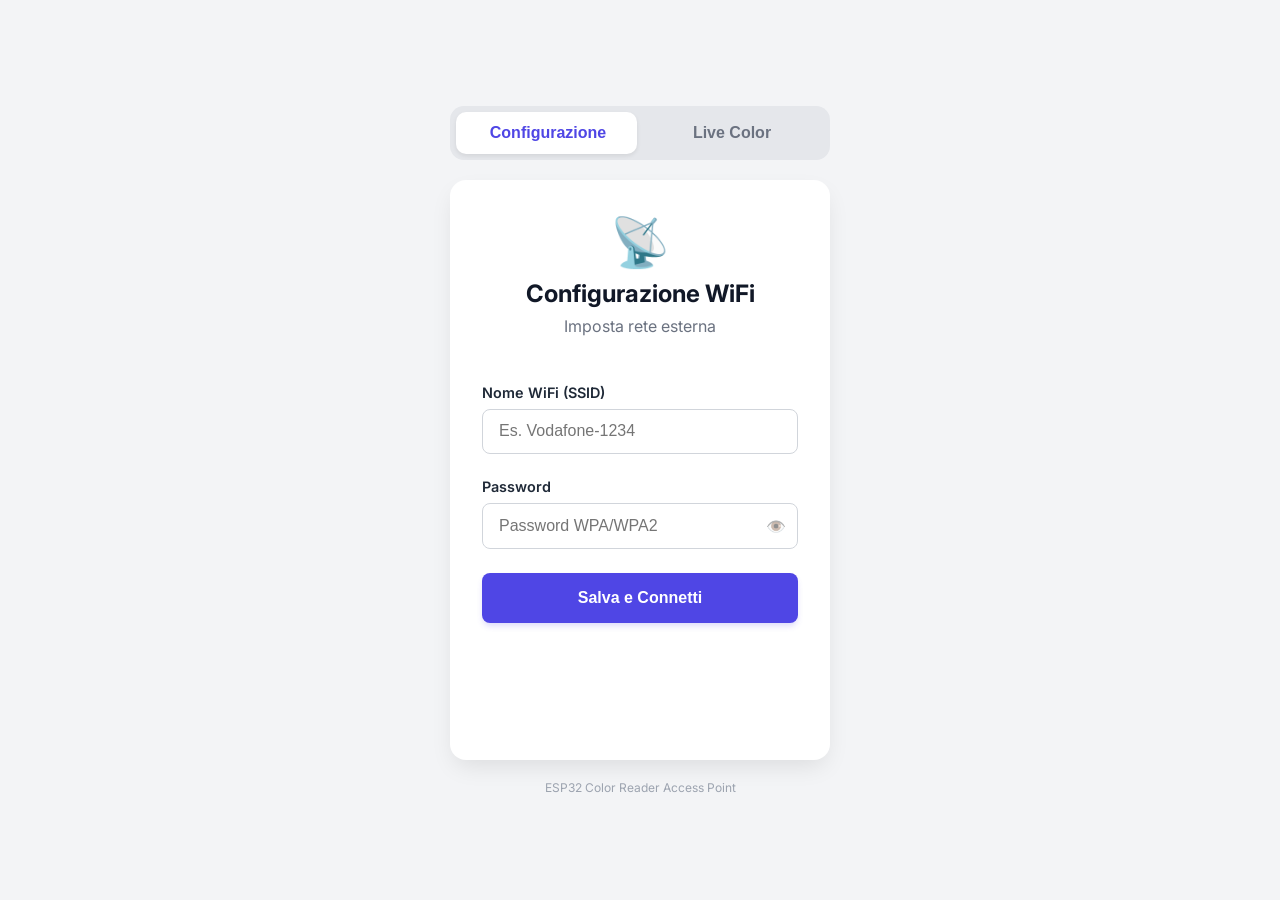
==== data/esp32_webapp/index.html @ c058378b "Initial commit after platformIO refactoring" ====
<!DOCTYPE html>
<html lang="it">
<head>
    <meta charset="UTF-8">
    <!-- Viewport ottimizzato per bloccare lo zoom out -->
    <meta name="viewport" content="width=device-width, initial-scale=1.0, maximum-scale=1.0, user-scalable=no, viewport-fit=cover">
    <title>Color Reader Access Point</title>
    
    <!-- TRUCCO CACHE: ?v=2 costringe il browser a scaricare il nuovo stile -->
    <link rel="stylesheet" href="style.css?v=2">
    <link href="https://fonts.googleapis.com/css2?family=Inter:wght@400;600&display=swap" rel="stylesheet">
</head>
<body>
    <div class="main-container">
        
        <!-- NAVIGAZIONE TAB -->
        <div class="tabs" data-active="config">
            <div class="glider"></div>
            <button class="tab-btn active" onclick="openTab('config')">Configurazione</button>
            <button class="tab-btn" onclick="openTab('color')">Live Color</button>
        </div>

        <div class="card">
            
            <!-- SCHEDA 1: CONFIGURAZIONE -->
            <div id="tab-config" class="tab-content">
                <div class="header">
                    <div class="icon">📡</div>
                    <h1>Configurazione WiFi</h1>
                    <p>Imposta rete esterna</p>
                </div>
                
                <form id="wifiForm" onsubmit="return false;">
                    <div class="input-group">
                        <label for="ssid">Nome WiFi (SSID)</label>
                        <input type="text" id="ssid" placeholder="Es. Vodafone-1234" required>
                    </div>

                    <div class="input-group">
                        <label for="psw">Password</label>
                        <div class="input-wrapper">
                            <input type="password" id="psw" placeholder="Password WPA/WPA2" required>
                            <span class="toggle-psw" onclick="togglePassword()">👁️</span>
                        </div>
                    </div>

                    <div class="btn-container">
                        <button id="saveBtn" type="button">Salva e Connetti</button>
                    </div>
                </form>

                <div id="status-box" class="hidden">
                    <p id="status-text"></p>
                    <div class="loader" id="loader"></div>
                </div>
            </div>

            <!-- SCHEDA 2: COLORE -->
            <div id="tab-color" class="tab-content" style="display:none;">
                <div class="header">
                    <div class="icon">🎨</div>
                    <h1>Rilevatore Colore</h1>
                    <p>Lettura in tempo reale</p>
                </div>

                <div class="color-display-container">
                    <div id="color-box" class="color-box"></div>
                    <div class="rgb-values">
                        <div class="rgb-row"><span class="lbl">R:</span> <span id="val-r">--</span></div>
                        <div class="rgb-row"><span class="lbl">G:</span> <span id="val-g">--</span></div>
                        <div class="rgb-row"><span class="lbl">B:</span> <span id="val-b">--</span></div>
                    </div>
                </div>

                <div class="color-name-box">
                    <h2 id="color-name">In attesa...</h2>
                </div>
            </div>

        </div> <!-- Fine Card -->

        <div class="footer">
           ESP32 Color Reader Access Point
        </div>
    </div>
    
    <!-- TRUCCO CACHE anche qui -->
    <script src="script.js?v=2"></script>
</body>
</html>
---- data/esp32_webapp/style.css ----
:root {
    --primary: #4f46e5;
    --primary-hover: #4338ca;
    --bg-color: #f3f4f6;
    --text-color: #1f2937;
    --card-bg: #ffffff;
    --border-color: #d1d5db;
}

* { box-sizing: border-box; }

body {
    font-family: 'Inter', sans-serif;
    background-color: var(--bg-color);
    margin: 0;
    display: flex;
    justify-content: center;
    align-items: center;
    min-height: 100vh;
    color: var(--text-color);
    -webkit-user-select: none;
    -moz-user-select: none;
    user-select: none;
    cursor: default;
    touch-action: manipulation;
}

.main-container {
    width: 100%;
    padding: 20px;
    display: flex;
    flex-direction: column;
    align-items: center;
}

/* --- TABS --- */
.tabs {
    display: flex;
    width: 380px;
    margin-bottom: 20px;
    background: #e5e7eb;
    border-radius: 14px;
    padding: 6px;
    position: relative;
}

.glider {
    position: absolute; top: 6px; bottom: 6px; left: 6px;
    width: calc(50% - 9px); background: white; border-radius: 10px;
    box-shadow: 0 2px 4px rgba(0,0,0,0.08);
    transition: transform 0.3s cubic-bezier(0.4, 0.0, 0.2, 1); z-index: 1;
}

.tabs[data-active="config"] .glider { transform: translateX(0%); }
.tabs[data-active="color"] .glider { transform: translateX(calc(100% + 6px)); }

.tab-btn {
    flex: 1; padding: 12px; border: none; background: transparent; cursor: pointer;
    border-radius: 10px; font-weight: 600; color: #6b7280; font-size: 1rem;
    position: relative; z-index: 2; transition: color 0.3s;
    -webkit-tap-highlight-color: transparent; outline: none;
}
.tab-btn.active { color: var(--primary); }

/* --- CARD DESKTOP --- */
.card {
    background: var(--card-bg);
    width: 380px;
    height: 580px;
    padding: 2rem;
    border-radius: 16px;
    box-shadow: 0 10px 25px -5px rgba(0, 0, 0, 0.1);
    display: flex; flex-direction: column;
    overflow-y: auto;
}
.card::-webkit-scrollbar { width: 0; background: transparent; }

.tab-content { flex: 1; display: flex; flex-direction: column; }

/* --- UI Elements --- */
.color-display-container {
    display: flex; align-items: center; gap: 20px;
    margin-bottom: 30px; justify-content: center; margin-top: 30px;
}
.color-box {
    width: 100px; height: 100px; border-radius: 16px;
    background-color: #ccc; border: 4px solid var(--border-color);
    box-shadow: inset 0 2px 6px rgba(0,0,0,0.1); transition: background-color 0.3s ease;
}
.rgb-values {
    display: flex; flex-direction: column; gap: 8px;
    font-family: 'Courier New', monospace; font-size: 1.2rem;
    font-weight: bold; color: #374151;
}
.rgb-row { display: flex; align-items: center; gap: 10px; }
.lbl { color: #9ca3af; width: 25px; }

.color-name-box {
    text-align: center; background: #f9fafb; padding: 20px;
    border-radius: 12px; border: 1px solid var(--border-color);
    margin-top: auto; margin-bottom: 10px;
}
.color-name-box h2 { margin: 0; color: var(--primary); font-size: 1.6rem; text-transform: capitalize; }

.header { text-align: center; margin-bottom: 2rem; }
.icon { font-size: 3rem; margin-bottom: 0.5rem; }
.header h1 { font-size: 1.5rem; margin: 0; color: #111827; }
.header p { color: #6b7280; margin-top: 0.5rem; }

.input-group { margin-bottom: 1.5rem; }
.input-group label { display: block; margin-bottom: 0.5rem; font-weight: 600; font-size: 0.9rem; }
.input-wrapper { position: relative; width: 100%; }
.input-group input { 
    width: 100%; padding: 0.8rem 1rem; padding-right: 40px; 
    border: 1px solid var(--border-color); border-radius: 8px; font-size: 1rem;
    -webkit-user-select: text; user-select: text; cursor: text;
}
.input-group input:focus { outline: none; border-color: var(--primary); box-shadow: 0 0 0 3px rgba(79, 70, 229, 0.1); }
.toggle-psw { 
    position: absolute; right: 12px; top: 50%; 
    transform: translateY(-50%); cursor: pointer; opacity: 0.5; 
}

.btn-container { margin-top: auto; }
button#saveBtn {
    width: 100%; background-color: var(--primary); color: white;
    padding: 1rem; border: none; border-radius: 8px;
    font-size: 1rem; font-weight: 600; cursor: pointer;
    box-shadow: 0 4px 6px -1px rgba(79, 70, 229, 0.2);
}
button#saveBtn:active { transform: scale(0.98); }
button#saveBtn:disabled { background-color: #9ca3af; box-shadow: none; }

#status-box { margin-top: 1rem; padding: 0.8rem; border-radius: 8px; text-align: center; font-size: 0.9rem; }
.hidden { display: none !important; }
.status-loading { background-color: #eff6ff; color: #1e40af; border: 1px solid #dbeafe; }
.status-success { background-color: #ecfdf5; color: #065f46; border: 1px solid #d1fae5; }
.status-error { background-color: #fef2f2; color: #991b1b; border: 1px solid #fee2e2; }
.loader { border: 3px solid #f3f3f3; border-top: 3px solid var(--primary); border-radius: 50%; width: 20px; height: 20px; animation: spin 1s linear infinite; display: none; margin: 10px auto; }
@keyframes spin { 0% { transform: rotate(0deg); } 100% { transform: rotate(360deg); } }
.footer { margin-top: 20px; font-size: 0.75rem; color: #9ca3af; text-align: center; }

/* -------------------------------------------------------- */
/* MEDIA QUERY AGGRESSIVA PER MOBILE (Tutti i telefoni)     */
/* -------------------------------------------------------- */
/* Aumentato a 850px per prendere anche tablet piccoli e telefoni in orizzontale */
@media (max-width: 850px) {
    body {
        background-color: #fff; 
        align-items: flex-start; 
        padding-top: 0;
    }

    .main-container {
        padding: 0; 
        height: 100vh;
        width: 100vw; /* Forza larghezza viewport */
    }

    .tabs {
        width: 94%; /* Quasi tutta la larghezza */
        margin: 15px auto; 
    }

    .card {
        width: 100%;
        min-height: calc(100vh - 80px); /* Riempie lo schermo verticalmente */
        border-radius: 0; 
        box-shadow: none;
        padding: 25px; /* Più spazio interno */
        height: auto;
    }

    /* Testi più grandi per leggibilità */
    .header h1 { font-size: 1.8rem; }
    .header p { font-size: 1.1rem; }
    .input-group label { font-size: 1rem; }

    .input-group input {
        padding: 18px; /* Input molto comodi */
        font-size: 1.2rem;
    }

    button#saveBtn {
        padding: 1.4rem; 
        font-size: 1.2rem;
        margin-bottom: 30px;
    }

    /* Layout Colore Mobile */
    .color-display-container {
        flex-direction: column;
        gap: 20px;
        margin-top: 40px;
    }

    .color-box {
        width: 160px;
        height: 160px;
    }

    .rgb-values {
        flex-direction: row;
        gap: 25px;
        font-size: 1.4rem;
    }
}
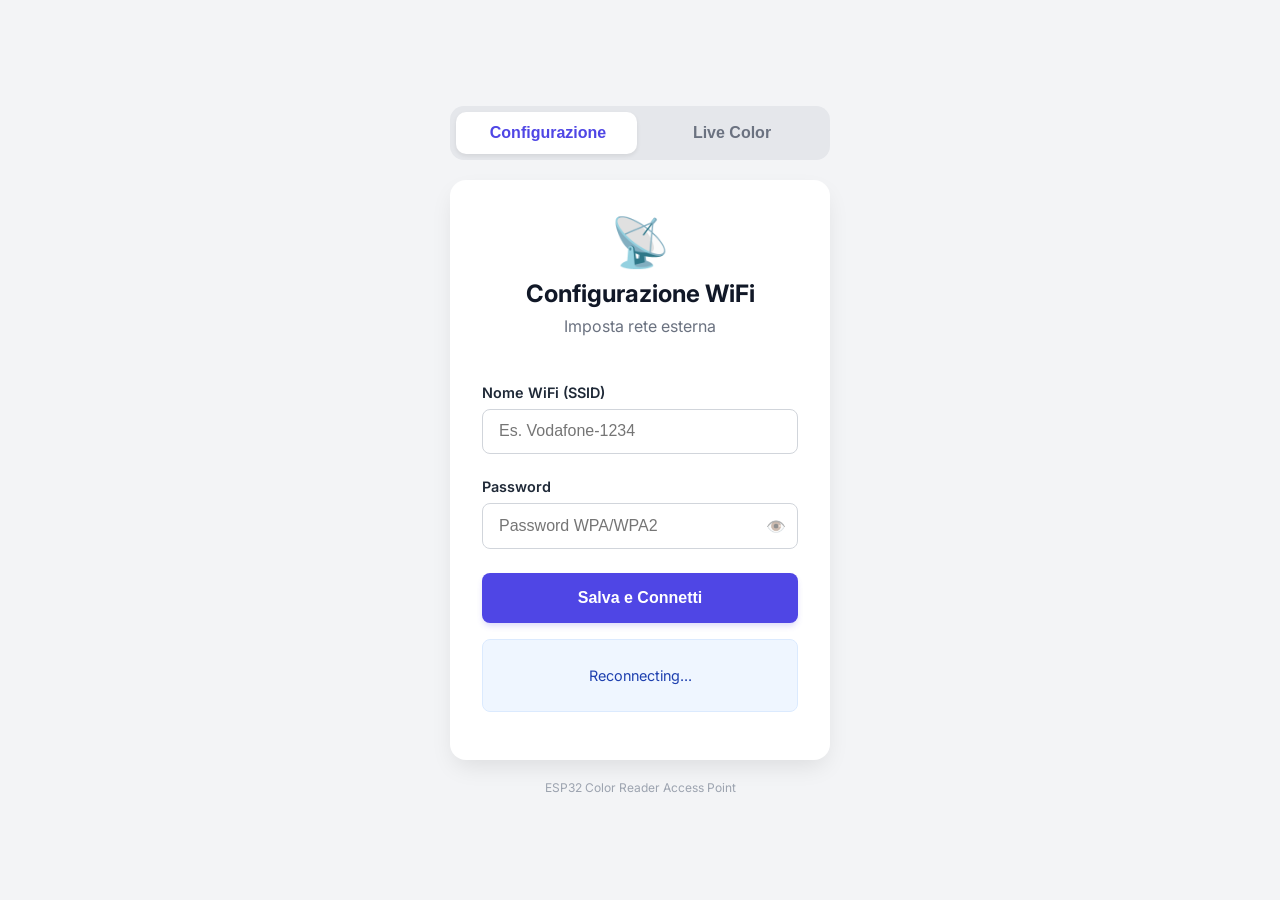
==== commit 71577327: "done everythink! need only to create a save fiel for config" ====
--- a/data/esp32_webapp/index.html
+++ b/data/esp32_webapp/index.html
@@ -85,6 +85,6 @@
     </div>
     
     <!-- TRUCCO CACHE anche qui -->
-    <script src="script.js?v=2"></script>
+    <script src="script.js?v=99"></script>
 </body>
 </html>
